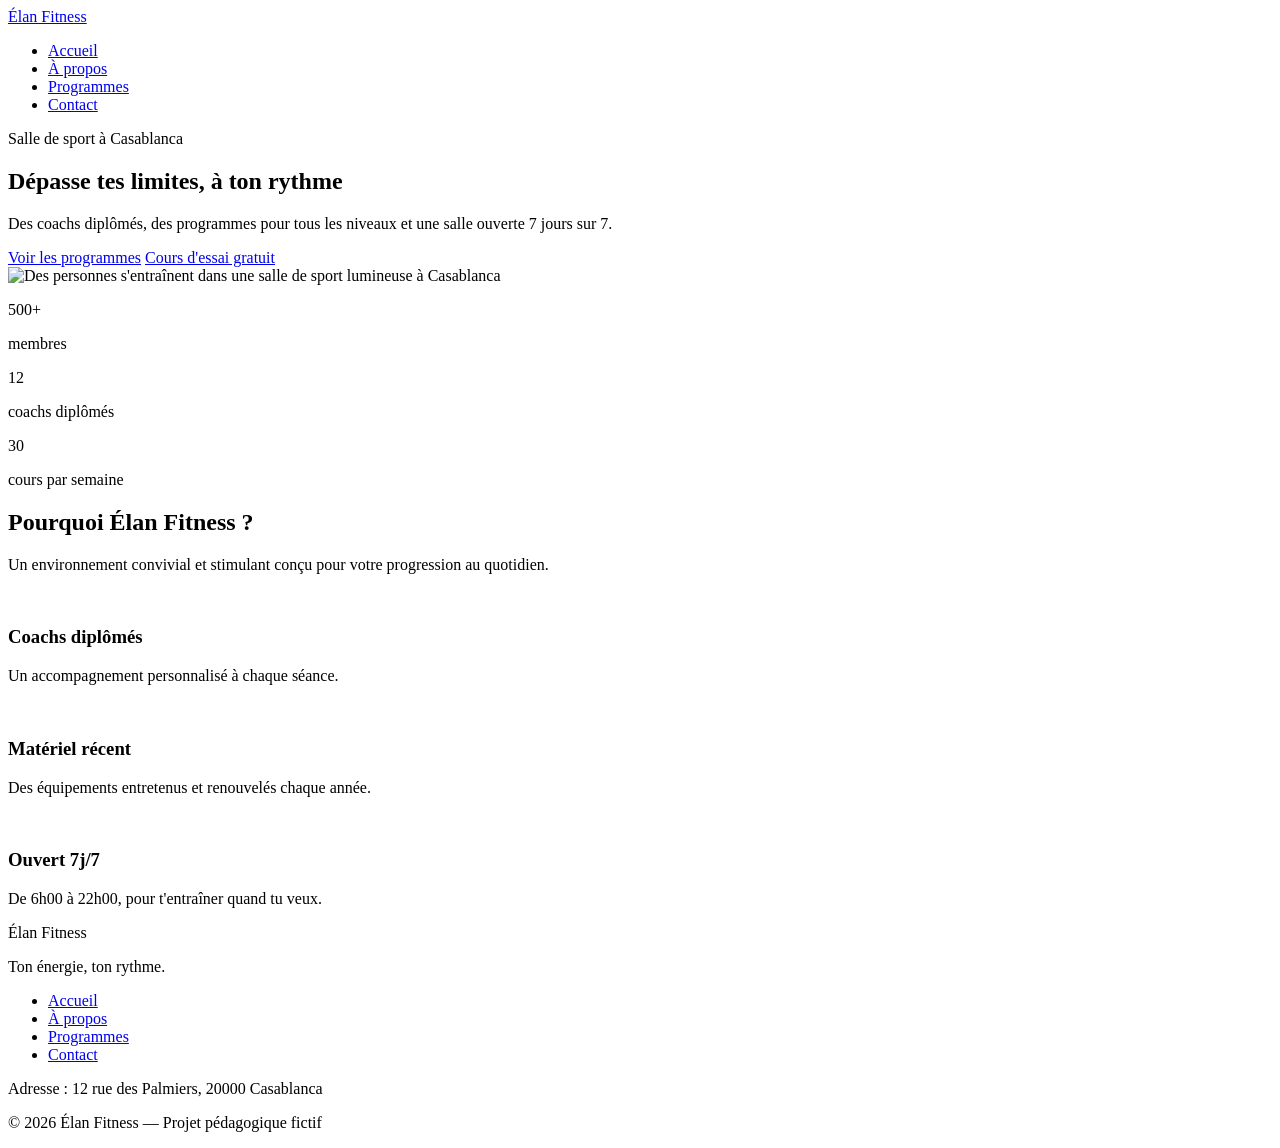
==== index.html @ 5a2907d5 "Correction des liens HTML et de la navigation du footer" ====
<!DOCTYPE html>
<html lang="fr">
<head>
  <meta charset="UTF-8">
  <meta name="viewport" content="width=device-width, initial-scale=1">
  <meta name="description" content="Élan Fitness, salle de sport à Casablanca : musculation, yoga, cardio et boxe fitness avec des coachs diplômés. Réservez votre cours d'essai gratuit.">
  <title>Élan Fitness | Salle de sport à Casablanca</title>

  <link rel="preconnect" href="https://fonts.googleapis.com">
  <link rel="preconnect" href="https://fonts.gstatic.com" crossorigin>
  <link href="https://fonts.googleapis.com/css2?family=Inter:wght@400;500;600&family=Poppins:wght@600;700;800&display=swap" rel="stylesheet">

  <link rel="stylesheet" href="style.css">
</head>

<body>

  <header class="en-tete">
    <div class="conteneur en-tete-contenu">
      <a href="#accueil" class="logo">Élan Fitness</a>

      <nav aria-label="Navigation principale">
        <ul class="menu">
          <li><a href="index.html" class="lien-actif" aria-current="page">Accueil</a></li>
          <li><a href="à propos.html">À propos</a></li>
          <li><a href="programmes.html">Programmes</a></li>
          <li><a href="contactz-nous.html">Contact</a></li>
        </ul>
      </nav>
    </div>
  </header>

  <main>

    <section id="accueil" class="hero">
      <div class="conteneur">

        <div class="hero-contenu">
          <div class="hero-texte">
            <p class="sur-titre">Salle de sport à Casablanca</p>
            <h1>Dépasse tes limites, à ton rythme</h1>
            <p class="hero-description">
              Des coachs diplômés, des programmes pour tous les niveaux et une salle ouverte 7 jours sur 7.
            </p>
            <div class="boutons">
              <a href="programmes.html" class="bouton bouton-principal">Voir les programmes</a>
              <a href="contactz-nous.html" class="bouton bouton-secondaire">Cours d'essai gratuit</a>
            
            </div>
          </div>

          <img class="hero-image" src="img/hero.jpg" alt="Des personnes s'entraînent dans une salle de sport lumineuse à Casablanca">
        </div>

        <div class="chiffres">
          <div class="chiffre">
            <p class="chiffre-nombre">500+</p>
            <p>membres</p>
          </div>
          <div class="chiffre">
            <p class="chiffre-nombre">12</p>
            <p>coachs diplômés</p>
          </div>
          <div class="chiffre">
            <p class="chiffre-nombre">30</p>
            <p>cours par semaine</p>
          </div>
        </div>

      </div>
    </section>

    <section class="section section-blanche">
      <div class="conteneur">

        <div class="section-titre">
          <h2>Pourquoi Élan Fitness ?</h2>
          <p>Un environnement convivial et stimulant conçu pour votre progression au quotidien.</p>
        </div>

        <div class="cartes">
          <article class="carte carte-avantage">
            <div class="icone"><img src="img/icone-coach.svg" alt=""></div>
            <h3>Coachs diplômés</h3>
            <p>Un accompagnement personnalisé à chaque séance.</p>
          </article>

          <article class="carte carte-avantage">
            <div class="icone"><img src="img/icone-materiel.svg" alt=""></div>
            <h3>Matériel récent</h3>
            <p>Des équipements entretenus et renouvelés chaque année.</p>
          </article>

          <article class="carte carte-avantage">
            <div class="icone"><img src="img/icone-horloge.svg" alt=""></div>
            <h3>Ouvert 7j/7</h3>
            <p>De 6h00 à 22h00, pour t'entraîner quand tu veux.</p>
          </article>
        </div>

      </div>
    </section>


  </main>

  <footer class="pied-de-page">
    <div class="conteneur">

      <div class="pied-haut">
        <div>
          <p class="logo logo-clair">Élan Fitness</p>
          <p class="slogan">Ton énergie, ton rythme.</p>
        </div>

        <nav aria-label="Navigation du pied de page">
         <ul class="menu menu-pied">
            <li><a href="index.html">Accueil</a></li>
            <li><a href="à propos.html">À propos</a></li>
             <li><a href="programmes.html">Programmes</a></li>
              <li><a href="contactz-nous.html">Contact</a></li>
</ul>
        </nav>
      </div>

      <div class="pied-bas">
        <p>Adresse : 12 rue des Palmiers, 20000 Casablanca</p>
        <p>&copy; 2026 Élan Fitness — Projet pédagogique fictif</p>
      </div>

    </div>
  </footer>

</body>
</html>
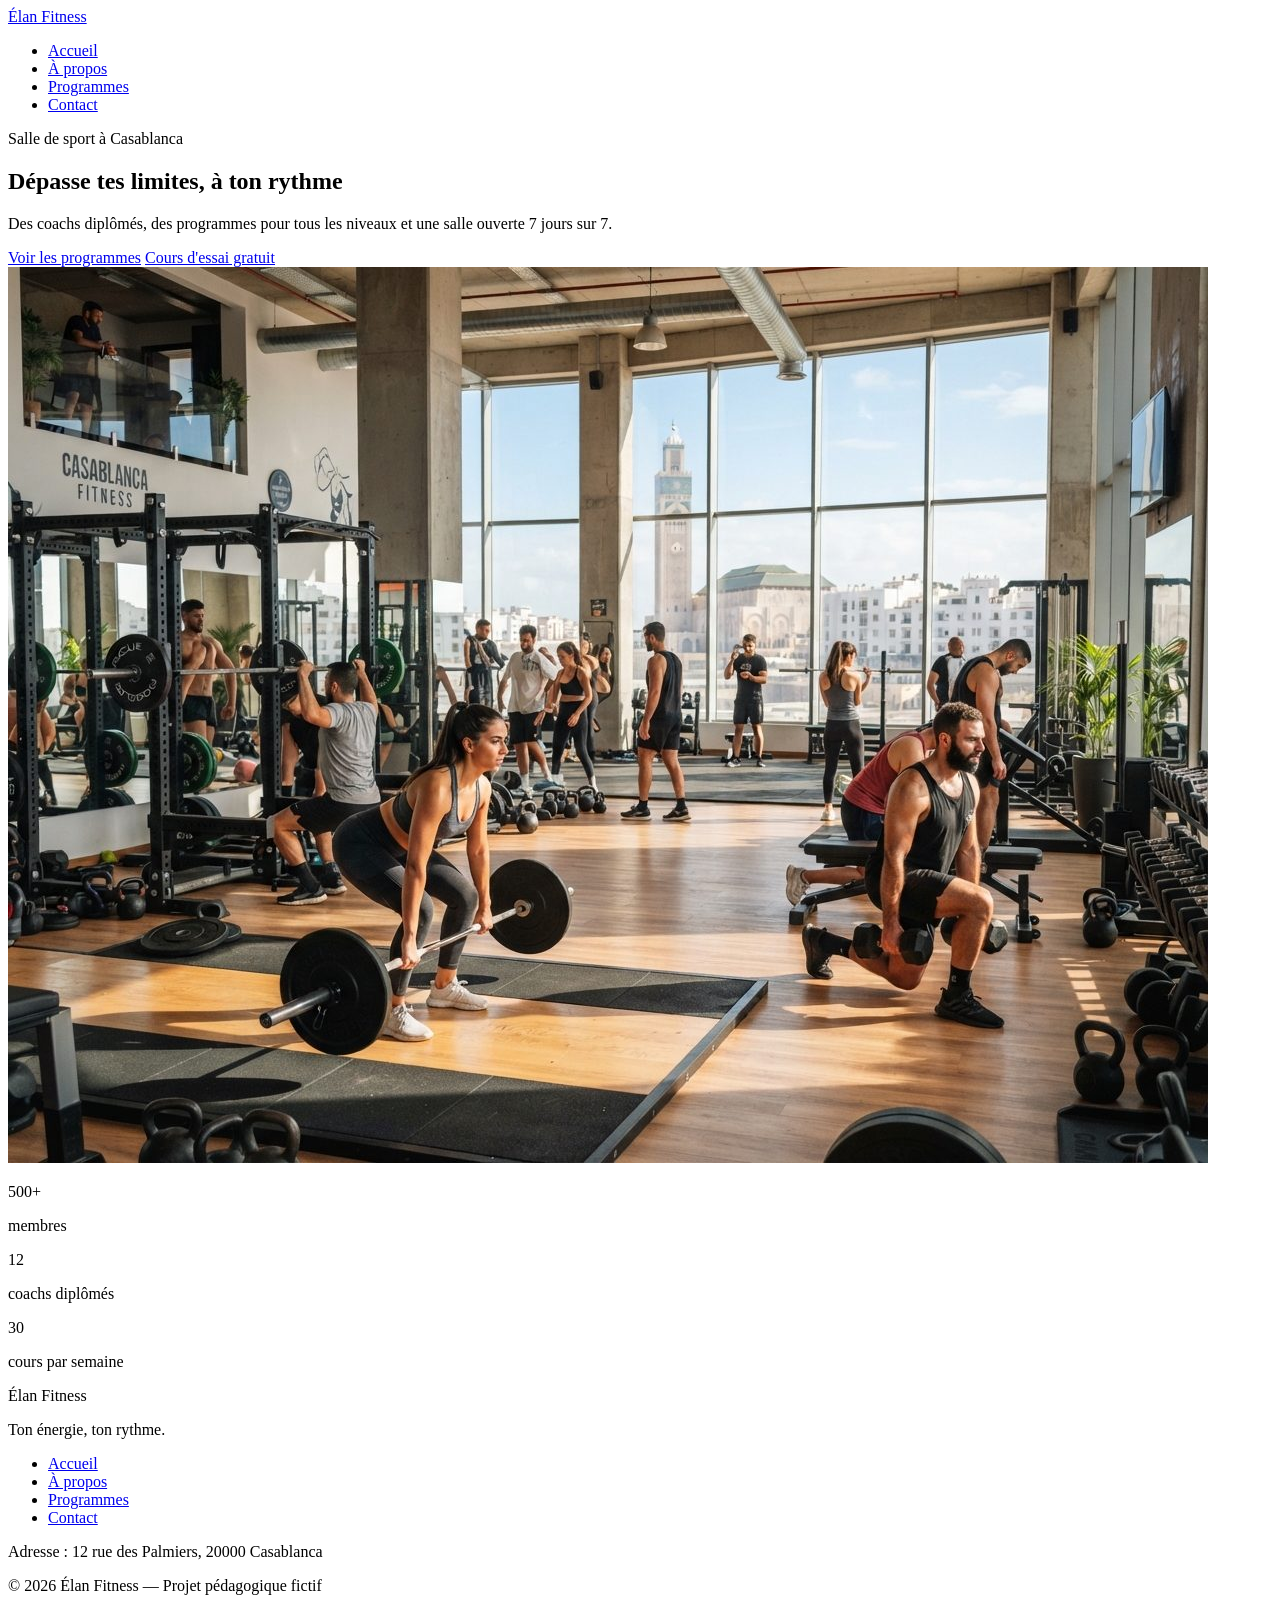
==== commit 31c9ab94: "fix: correction des liens actifs et de plusieurs erreurs" ====
--- a/index.html
+++ b/index.html
@@ -17,14 +17,13 @@
 
   <header class="en-tete">
     <div class="conteneur en-tete-contenu">
-      <a href="#accueil" class="logo">Élan Fitness</a>
-
+      <a href="index.html" class="logo">Élan Fitness</a>
       <nav aria-label="Navigation principale">
         <ul class="menu">
-          <li><a href="index.html" class="lien-actif" aria-current="page">Accueil</a></li>
-          <li><a href="à propos.html">À propos</a></li>
+         <li><a href="index.html" class="lien-actif" aria-current="page">Accueil</a></li>
+          <li><a href="propos.html">À propos</a></li>
           <li><a href="programmes.html">Programmes</a></li>
-          <li><a href="contactz-nous.html">Contact</a></li>
+          <li><a href="contactez-nous.html">Contact</a></li>
         </ul>
       </nav>
     </div>
@@ -69,39 +68,7 @@
 
       </div>
     </section>
-
-    <section class="section section-blanche">
-      <div class="conteneur">
-
-        <div class="section-titre">
-          <h2>Pourquoi Élan Fitness ?</h2>
-          <p>Un environnement convivial et stimulant conçu pour votre progression au quotidien.</p>
-        </div>
-
-        <div class="cartes">
-          <article class="carte carte-avantage">
-            <div class="icone"><img src="img/icone-coach.svg" alt=""></div>
-            <h3>Coachs diplômés</h3>
-            <p>Un accompagnement personnalisé à chaque séance.</p>
-          </article>
-
-          <article class="carte carte-avantage">
-            <div class="icone"><img src="img/icone-materiel.svg" alt=""></div>
-            <h3>Matériel récent</h3>
-            <p>Des équipements entretenus et renouvelés chaque année.</p>
-          </article>
-
-          <article class="carte carte-avantage">
-            <div class="icone"><img src="img/icone-horloge.svg" alt=""></div>
-            <h3>Ouvert 7j/7</h3>
-            <p>De 6h00 à 22h00, pour t'entraîner quand tu veux.</p>
-          </article>
-        </div>
-
-      </div>
-    </section>
-
-
+  
   </main>
 
   <footer class="pied-de-page">
@@ -116,9 +83,9 @@
         <nav aria-label="Navigation du pied de page">
          <ul class="menu menu-pied">
             <li><a href="index.html">Accueil</a></li>
-            <li><a href="à propos.html">À propos</a></li>
+            <li><a href="propos.html">À propos</a></li>
              <li><a href="programmes.html">Programmes</a></li>
-              <li><a href="contactz-nous.html">Contact</a></li>
+              <li><a href="contactez-nous.html">Contact</a></li>
 </ul>
         </nav>
       </div>
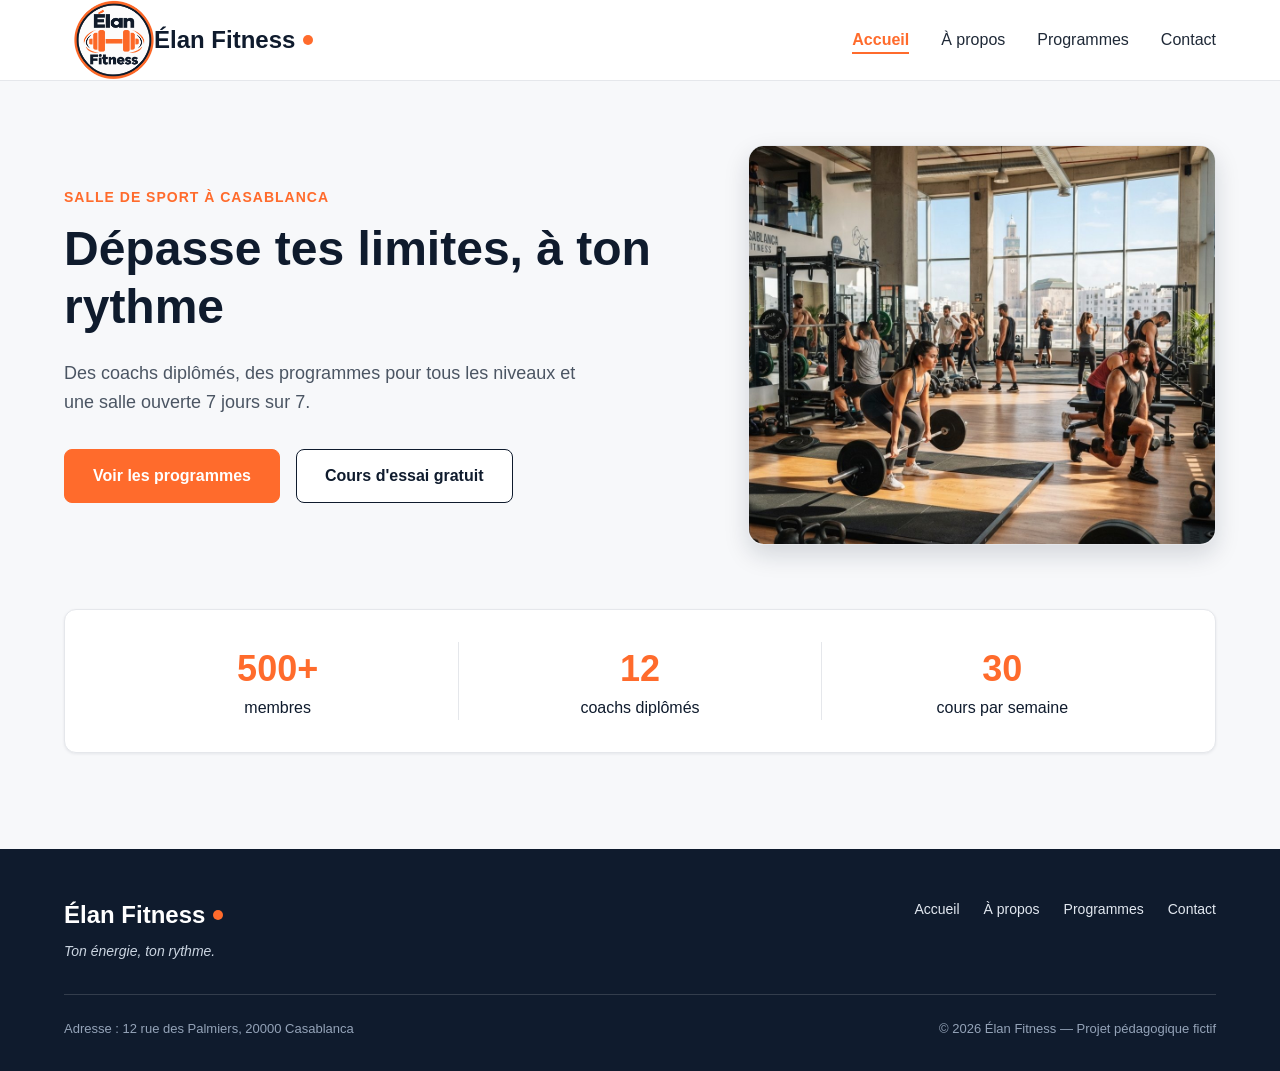
==== commit 3228ae64: "logo" ====
--- a/index.html
+++ b/index.html
@@ -17,7 +17,8 @@
 
   <header class="en-tete">
     <div class="conteneur en-tete-contenu">
-      <a href="index.html" class="logo">Élan Fitness</a>
+      <a href="index.html" class="logo"><img src="img/logo.png" alt="logo elan " class="image-logo"> Élan Fitness </a>
+
       <nav aria-label="Navigation principale">
         <ul class="menu">
          <li><a href="index.html" class="lien-actif" aria-current="page">Accueil</a></li>
--- a/style.css
+++ b/style.css
@@ -0,0 +1,552 @@
+* {
+  box-sizing: border-box;
+  margin: 0;
+  padding: 0;
+}
+
+html {
+  scroll-behavior: smooth;
+}
+
+body {
+  font-family: 'Inter', Arial, sans-serif;
+  font-size: 16px;
+  line-height: 1.5;
+  color: #1F2937;
+  background-color: #F7F8FA;
+}
+
+h1, h2, h3, h4 {
+  font-family: 'Poppins', Arial, sans-serif;
+  color: #0F1B2D;
+}
+
+a {
+  color: inherit;
+  text-decoration: none;
+}
+
+ul {
+  list-style: none;
+}
+
+img {
+  display: block;
+  max-width: 100%;
+}
+
+a:focus-visible,
+button:focus-visible {
+  outline: 3px solid #FF6B2C;
+  outline-offset: 2px;
+}
+
+.conteneur {
+  width: 100%;
+  max-width: 1200px;
+  margin: 0 auto;
+  padding: 0 24px;
+}
+
+.section {
+  padding: 96px 0;
+}
+
+.section-blanche {
+  background-color: #FFFFFF;
+  border-top: 1px solid #E5E7EB;
+  border-bottom: 1px solid #E5E7EB;
+}
+
+.section-titre {
+  max-width: 640px;
+  margin: 0 auto 64px;
+  text-align: center;
+}
+
+.section-titre h2 {
+  font-size: 32px;
+  margin-bottom: 16px;
+}
+
+.section-titre h3 {
+  font-size: 26px;
+  margin-bottom: 12px;
+}
+
+.section-titre p {
+  color: #4B5563;
+}
+
+.sur-titre {
+  font-size: 14px;
+  font-weight: 600;
+  color: #FF6B2C;
+  text-transform: uppercase;
+  letter-spacing: 1px;
+  margin-bottom: 12px;
+}
+
+.bouton {
+  display: inline-block;
+  padding: 14px 28px;
+  border-radius: 8px;
+  font-size: 16px;
+  font-weight: 600;
+  text-align: center;
+  cursor: pointer;
+}
+
+.bouton-principal {
+  background-color: #FF6B2C;
+  border: 1px solid #FF6B2C;
+  color: #FFFFFF;
+}
+
+.bouton-principal:hover {
+  background-color: #F05817;
+}
+
+.bouton-secondaire {
+  background-color: #FFFFFF;
+  border: 1px solid #0F1B2D;
+  color: #0F1B2D;
+}
+
+.bouton-secondaire:hover {
+  background-color: #F3F4F6;
+}
+
+.cartes {
+  display: flex;
+  gap: 24px;
+}
+
+.carte {
+  flex: 1;
+  background-color: #FFFFFF;
+  border: 1px solid #E5E7EB;
+  border-radius: 12px;
+  box-shadow: 0 1px 3px rgba(15, 27, 45, 0.08);
+}
+
+.icone {
+  width: 48px;
+  height: 48px;
+  background-color: #FFF0EA;
+  border-radius: 8px;
+  display: flex;
+  align-items: center;
+  justify-content: center;
+}
+
+.icone img {
+  width: 24px;
+  height: 24px;
+}
+
+.icone-petite {
+  width: 32px;
+  height: 32px;
+  border-radius: 50%;
+}
+
+.icone-petite img {
+  width: 16px;
+  height: 16px;
+}
+
+.en-tete {
+  position: sticky;
+  top: 0;
+  z-index: 10;
+  background-color: #FFFFFF;
+  border-bottom: 1px solid #E5E7EB;
+}
+
+.en-tete-contenu {
+  height: 80px;
+  display: flex;
+  align-items: center;
+  justify-content: space-between;
+}
+
+.logo {
+  display: flex;
+  align-items: center;
+  font-family: 'Poppins', Arial, sans-serif;
+  font-size: 24px;
+  font-weight: 700;
+  color: #0F1B2D;
+}
+
+.logo::after {
+  content: "";
+  width: 10px;
+  height: 10px;
+  margin-left: 8px;
+  background-color: #FF6B2C;
+  border-radius: 50%;
+}
+
+.menu {
+  display: flex;
+  gap: 32px;
+}
+
+.menu a {
+  font-weight: 500;
+  padding-bottom: 4px;
+  border-bottom: 2px solid transparent;
+}
+
+.menu a:hover {
+  color: #FF6B2C;
+}
+
+.menu .lien-actif {
+  color: #FF6B2C;
+  font-weight: 600;
+  border-bottom-color: #FF6B2C;
+}
+
+.hero {
+  padding: 64px 0 96px;
+}
+
+.hero-contenu {
+  display: flex;
+  align-items: center;
+  gap: 32px;
+}
+
+.hero-texte {
+  flex: 7;
+}
+
+.hero-texte h1 {
+  font-size: 48px;
+  font-weight: 800;
+  line-height: 1.2;
+  margin-bottom: 24px;
+}
+
+.hero-description {
+  max-width: 520px;
+  font-size: 18px;
+  line-height: 1.6;
+  color: #4B5563;
+  margin-bottom: 32px;
+}
+
+.boutons {
+  display: flex;
+  flex-wrap: wrap;
+  gap: 16px;
+}
+
+.hero-image {
+  flex: 5;
+  min-width: 0;
+  height: 400px;
+  object-fit: cover;
+  border-radius: 16px;
+  border: 1px solid #E5E7EB;
+  box-shadow: 0 10px 25px rgba(15, 27, 45, 0.15);
+}
+
+.chiffres {
+  display: flex;
+  margin-top: 64px;
+  padding: 32px;
+  background-color: #FFFFFF;
+  border: 1px solid #E5E7EB;
+  border-radius: 12px;
+  box-shadow: 0 1px 3px rgba(15, 27, 45, 0.08);
+}
+
+.chiffre {
+  flex: 1;
+  text-align: center;
+  font-weight: 500;
+  color: #0F1B2D;
+}
+
+.chiffre + .chiffre {
+  border-left: 1px solid #E5E7EB;
+}
+
+.chiffre-nombre {
+  font-family: 'Poppins', Arial, sans-serif;
+  font-size: 36px;
+  font-weight: 800;
+  color: #FF6B2C;
+}
+
+.carte-avantage {
+  padding: 24px;
+  background-color: #F7F8FA;
+  box-shadow: none;
+}
+
+.carte-avantage .icone {
+  margin-bottom: 20px;
+}
+
+.carte-avantage h3 {
+  font-size: 20px;
+  margin-bottom: 8px;
+}
+
+.carte-avantage p {
+  color: #4B5563;
+  line-height: 1.6;
+}
+
+.apropos-contenu {
+  display: flex;
+  align-items: center;
+  gap: 64px;
+}
+
+.apropos-texte {
+  flex: 7;
+}
+
+.apropos-texte h2 {
+  font-size: 36px;
+  line-height: 1.2;
+  margin-bottom: 20px;
+}
+
+.apropos-texte p {
+  color: #4B5563;
+  line-height: 1.7;
+  margin-bottom: 16px;
+}
+
+.valeurs {
+  display: flex;
+  gap: 16px;
+  margin-top: 32px;
+}
+
+.valeur {
+  flex: 1;
+  display: flex;
+  align-items: center;
+  gap: 12px;
+  padding: 12px 16px;
+  background-color: #FFFFFF;
+  border: 1px solid #E5E7EB;
+  border-radius: 12px;
+  font-family: 'Poppins', Arial, sans-serif;
+  font-size: 14px;
+  font-weight: 600;
+  color: #0F1B2D;
+}
+
+.apropos-image {
+  flex: 5;
+  min-width: 0;
+  height: 360px;
+  object-fit: cover;
+  border-radius: 16px;
+  box-shadow: 0 10px 25px rgba(15, 27, 45, 0.15);
+}
+
+.carte-programme {
+  display: flex;
+  flex-direction: column;
+  overflow: hidden;
+}
+
+.carte-programme > img {
+  width: 100%;
+  height: 200px;
+  object-fit: cover;
+}
+
+.programme-corps {
+  flex: 1;
+  display: flex;
+  flex-direction: column;
+  padding: 20px;
+}
+
+.programme-corps h3 {
+  font-size: 20px;
+  margin-bottom: 8px;
+}
+
+.programme-corps p {
+  font-size: 15px;
+  color: #4B5563;
+}
+
+.etiquette {
+  align-self: flex-start;
+  padding: 4px 10px;
+  margin-bottom: 12px;
+  border-radius: 6px;
+  font-size: 12px;
+  font-weight: 600;
+}
+
+.etiquette-orange {
+  background-color: #FFEDE5;
+  color: #C2410C;
+}
+
+.etiquette-bleue {
+  background-color: #DBEAFE;
+  color: #1D4ED8;
+}
+
+.etiquette-verte {
+  background-color: #D1FAE5;
+  color: #047857;
+}
+
+.programme-corps .duree {
+  display: flex;
+  align-items: center;
+  gap: 8px;
+  margin-top: auto;
+  padding-top: 16px;
+  border-top: 1px solid #E5E7EB;
+  font-size: 13px;
+  font-weight: 600;
+  color: #0F1B2D;
+}
+
+.programme-corps h3 + p {
+  margin-bottom: 16px;
+}
+
+.duree img {
+  width: 16px;
+  height: 16px;
+}
+
+.formules {
+  margin-top: 96px;
+}
+
+.formule {
+  position: relative;
+  display: flex;
+  flex-direction: column;
+  padding: 28px;
+}
+
+.formule h4 {
+  font-size: 20px;
+}
+
+.prix {
+  margin: 8px 0 16px;
+  font-family: 'Poppins', Arial, sans-serif;
+  font-size: 30px;
+  font-weight: 800;
+  color: #FF6B2C;
+}
+
+.prix span {
+  font-family: 'Inter', Arial, sans-serif;
+  font-size: 16px;
+  font-weight: 500;
+  color: #4B5563;
+}
+
+.prix-note {
+  margin: -8px 0 16px;
+  font-size: 13px;
+  color: #4B5563;
+}
+
+.formule-liste {
+  flex: 1;
+  margin-bottom: 24px;
+}
+
+.formule-liste li {
+  padding-left: 28px;
+  margin-bottom: 12px;
+  font-size: 15px;
+  background-image: url('img/icone-check.svg');
+  background-repeat: no-repeat;
+  background-position: left center;
+  background-size: 16px;
+}
+
+.formule .bouton {
+  display: block;
+}
+
+.formule-populaire {
+  border: 2px solid #FF6B2C;
+  box-shadow: 0 10px 25px rgba(255, 107, 44, 0.2);
+}
+
+.badge-populaire {
+  position: absolute;
+  top: -14px;
+  left: 50%;
+  transform: translateX(-50%);
+  padding: 4px 14px;
+  background-color: #FF6B2C;
+  border-radius: 999px;
+  font-size: 12px;
+  font-weight: 700;
+  text-transform: uppercase;
+  color: #FFFFFF;
+}
+
+.pied-de-page {
+  padding: 48px 0 32px;
+  background-color: #0F1B2D;
+  color: #FFFFFF;
+}
+
+.pied-haut {
+  display: flex;
+  justify-content: space-between;
+  align-items: flex-start;
+  padding-bottom: 32px;
+  border-bottom: 1px solid rgba(255, 255, 255, 0.15);
+}
+
+.logo-clair {
+  color: #FFFFFF;
+}
+
+.slogan {
+  margin-top: 8px;
+  font-size: 14px;
+  font-style: italic;
+  color: #CBD5E1;
+}
+
+.menu-pied {
+  gap: 24px;
+}
+
+.menu-pied a {
+  font-size: 14px;
+  font-weight: 400;
+  color: #E2E8F0;
+}
+
+.pied-bas {
+  display: flex;
+  justify-content: space-between;
+  margin-top: 24px;
+  font-size: 13px;
+  color: #94A3B8;
+}
+.logo img {
+  width: 80px;
+  height: auto;
+  margin-left: 10px;
+}
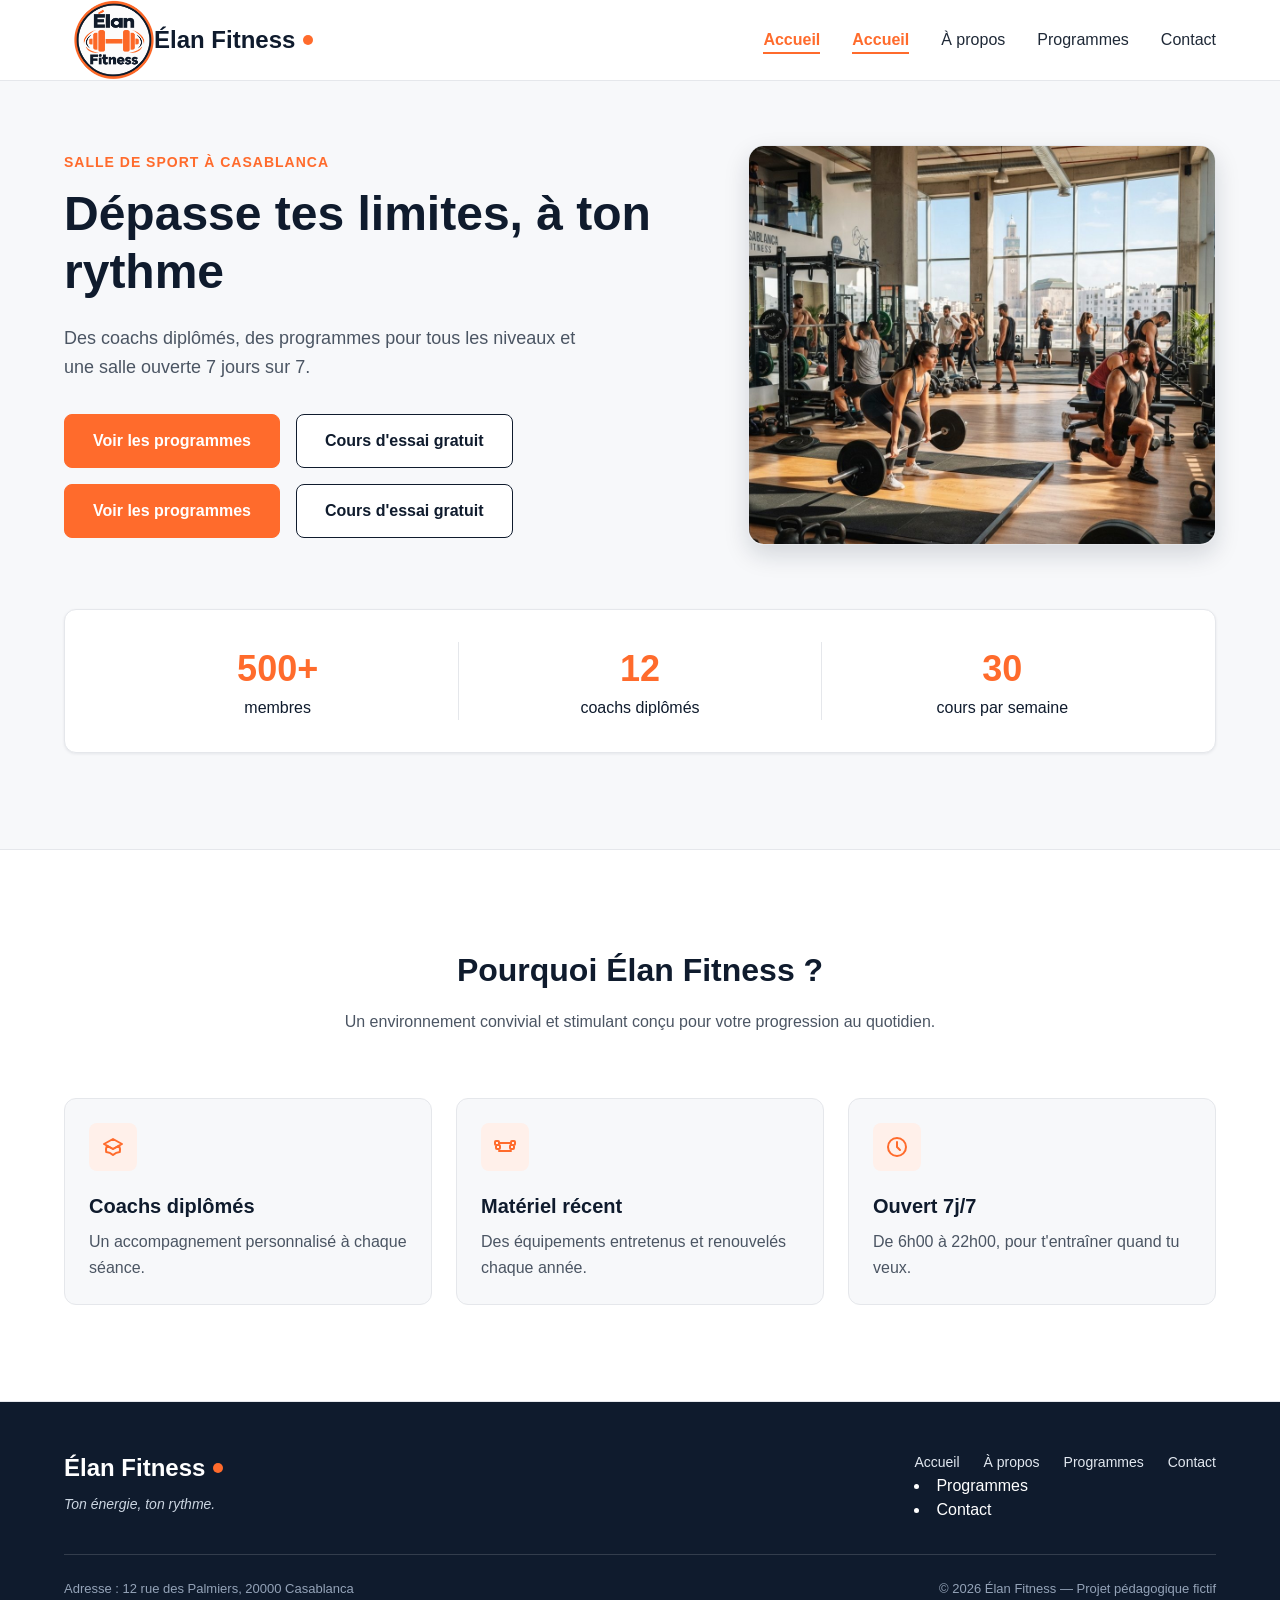
==== commit d2379144: "version final du project" ====
--- a/index.html
+++ b/index.html
@@ -22,6 +22,9 @@
       <nav aria-label="Navigation principale">
         <ul class="menu">
          <li><a href="index.html" class="lien-actif" aria-current="page">Accueil</a></li>
+
+          <li><a href="index.html" class="lien-actif">Accueil</a></li>
+
           <li><a href="propos.html">À propos</a></li>
           <li><a href="programmes.html">Programmes</a></li>
           <li><a href="contactez-nous.html">Contact</a></li>
@@ -43,9 +46,14 @@
               Des coachs diplômés, des programmes pour tous les niveaux et une salle ouverte 7 jours sur 7.
             </p>
             <div class="boutons">
+
               <a href="programmes.html" class="bouton bouton-principal">Voir les programmes</a>
               <a href="contactz-nous.html" class="bouton bouton-secondaire">Cours d'essai gratuit</a>
             
+
+              <a href="#programmes" class="bouton bouton-principal">Voir les programmes</a>
+              <a href="#contact" class="bouton bouton-secondaire">Cours d'essai gratuit</a>
+
             </div>
           </div>
 
@@ -69,7 +77,45 @@
 
       </div>
     </section>
+
   
+
+
+    <section class="section section-blanche">
+      <div class="conteneur">
+
+        <div class="section-titre">
+          <h2>Pourquoi Élan Fitness ?</h2>
+          <p>Un environnement convivial et stimulant conçu pour votre progression au quotidien.</p>
+        </div>
+
+        <div class="cartes">
+          <article class="carte carte-avantage">
+            <div class="icone"><img src="img/icone-coach.svg" alt=""></div>
+            <h3>Coachs diplômés</h3>
+            <p>Un accompagnement personnalisé à chaque séance.</p>
+          </article>
+
+          <article class="carte carte-avantage">
+            <div class="icone"><img src="img/icone-materiel.svg" alt=""></div>
+            <h3>Matériel récent</h3>
+            <p>Des équipements entretenus et renouvelés chaque année.</p>
+          </article>
+
+          <article class="carte carte-avantage">
+            <div class="icone"><img src="img/icone-horloge.svg" alt=""></div>
+            <h3>Ouvert 7j/7</h3>
+            <p>De 6h00 à 22h00, pour t'entraîner quand tu veux.</p>
+          </article>
+        </div>
+
+      </div>
+    </section>
+
+    
+
+    
+
   </main>
 
   <footer class="pied-de-page">
@@ -82,12 +128,18 @@
         </div>
 
         <nav aria-label="Navigation du pied de page">
-         <ul class="menu menu-pied">
+          <ul class="menu menu-pied">
             <li><a href="index.html">Accueil</a></li>
             <li><a href="propos.html">À propos</a></li>
+
              <li><a href="programmes.html">Programmes</a></li>
               <li><a href="contactez-nous.html">Contact</a></li>
 </ul>
+
+            <li><a href="programmes.html">Programmes</a></li>
+            <li><a href="contactez-nous.html">Contact</a></li>
+
+          </ul>
         </nav>
       </div>
 
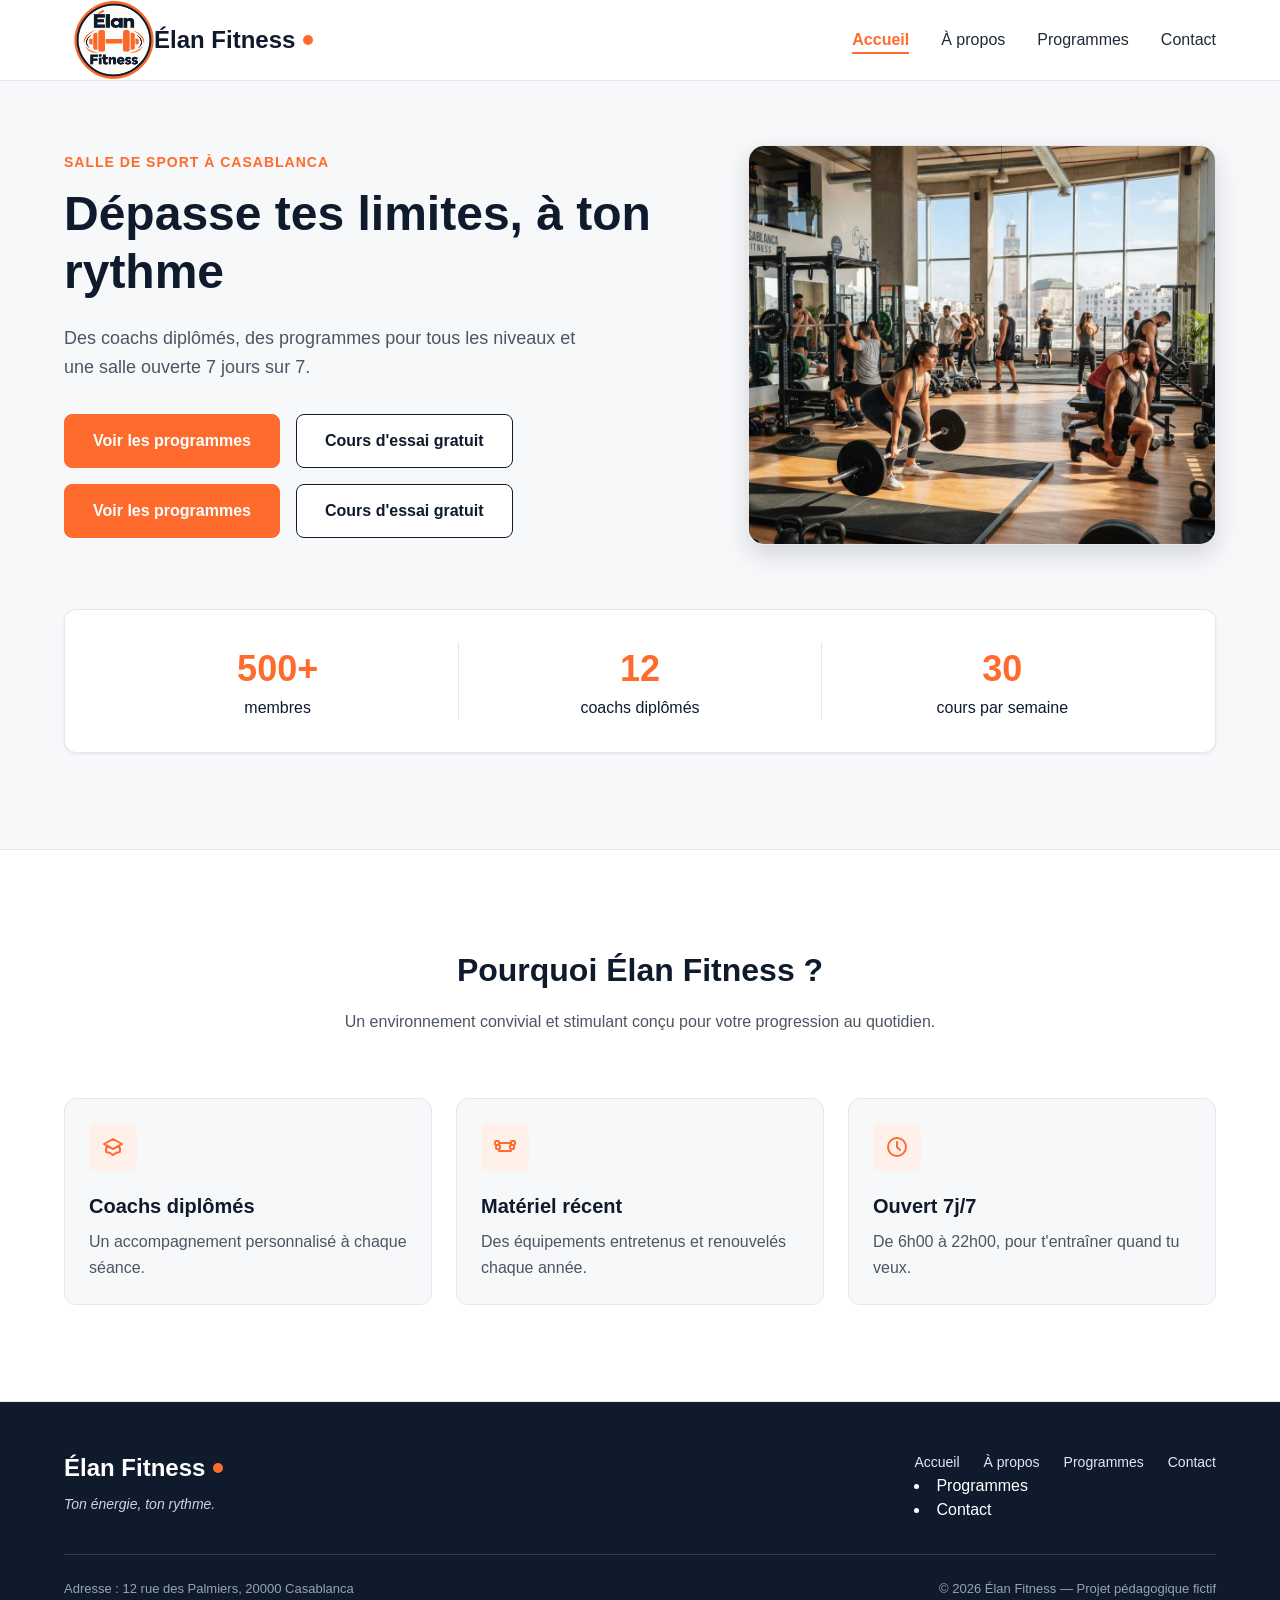
==== commit 89d022b3: "index" ====
--- a/index.html
+++ b/index.html
@@ -22,8 +22,6 @@
       <nav aria-label="Navigation principale">
         <ul class="menu">
          <li><a href="index.html" class="lien-actif" aria-current="page">Accueil</a></li>
-
-          <li><a href="index.html" class="lien-actif">Accueil</a></li>
 
           <li><a href="propos.html">À propos</a></li>
           <li><a href="programmes.html">Programmes</a></li>
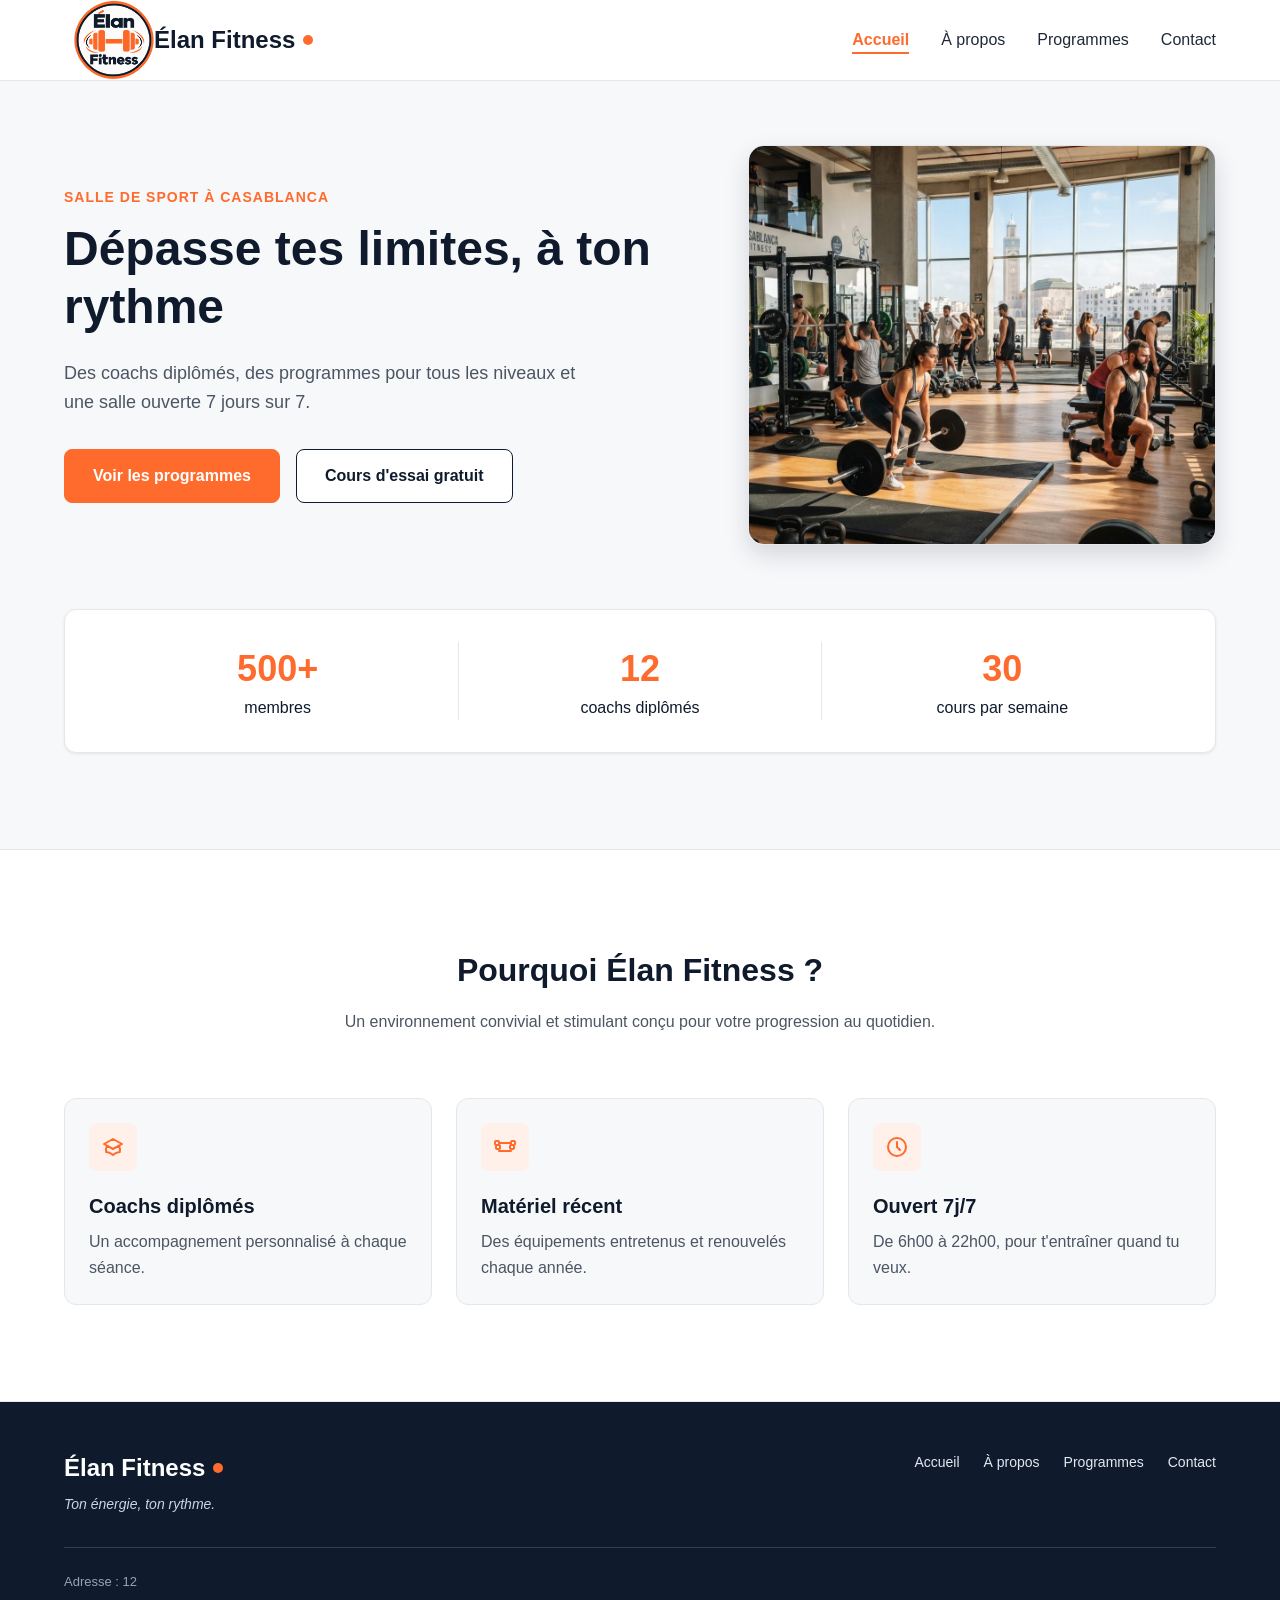
==== commit cc53ccd7: "corrextion ereures index" ====
--- a/index.html
+++ b/index.html
@@ -46,11 +46,7 @@
             <div class="boutons">
 
               <a href="programmes.html" class="bouton bouton-principal">Voir les programmes</a>
-              <a href="contactz-nous.html" class="bouton bouton-secondaire">Cours d'essai gratuit</a>
-            
-
-              <a href="#programmes" class="bouton bouton-principal">Voir les programmes</a>
-              <a href="#contact" class="bouton bouton-secondaire">Cours d'essai gratuit</a>
+              <a href="contactez-nous.html" class="bouton bouton-secondaire">Cours d'essai gratuit</a>
 
             </div>
           </div>
@@ -134,20 +130,8 @@
               <li><a href="contactez-nous.html">Contact</a></li>
 </ul>
 
-            <li><a href="programmes.html">Programmes</a></li>
-            <li><a href="contactez-nous.html">Contact</a></li>
-
-          </ul>
         </nav>
       </div>
 
       <div class="pied-bas">
-        <p>Adresse : 12 rue des Palmiers, 20000 Casablanca</p>
-        <p>&copy; 2026 Élan Fitness — Projet pédagogique fictif</p>
-      </div>
-
-    </div>
-  </footer>
-
-</body>
-</html>+        <p>Adresse : 12
